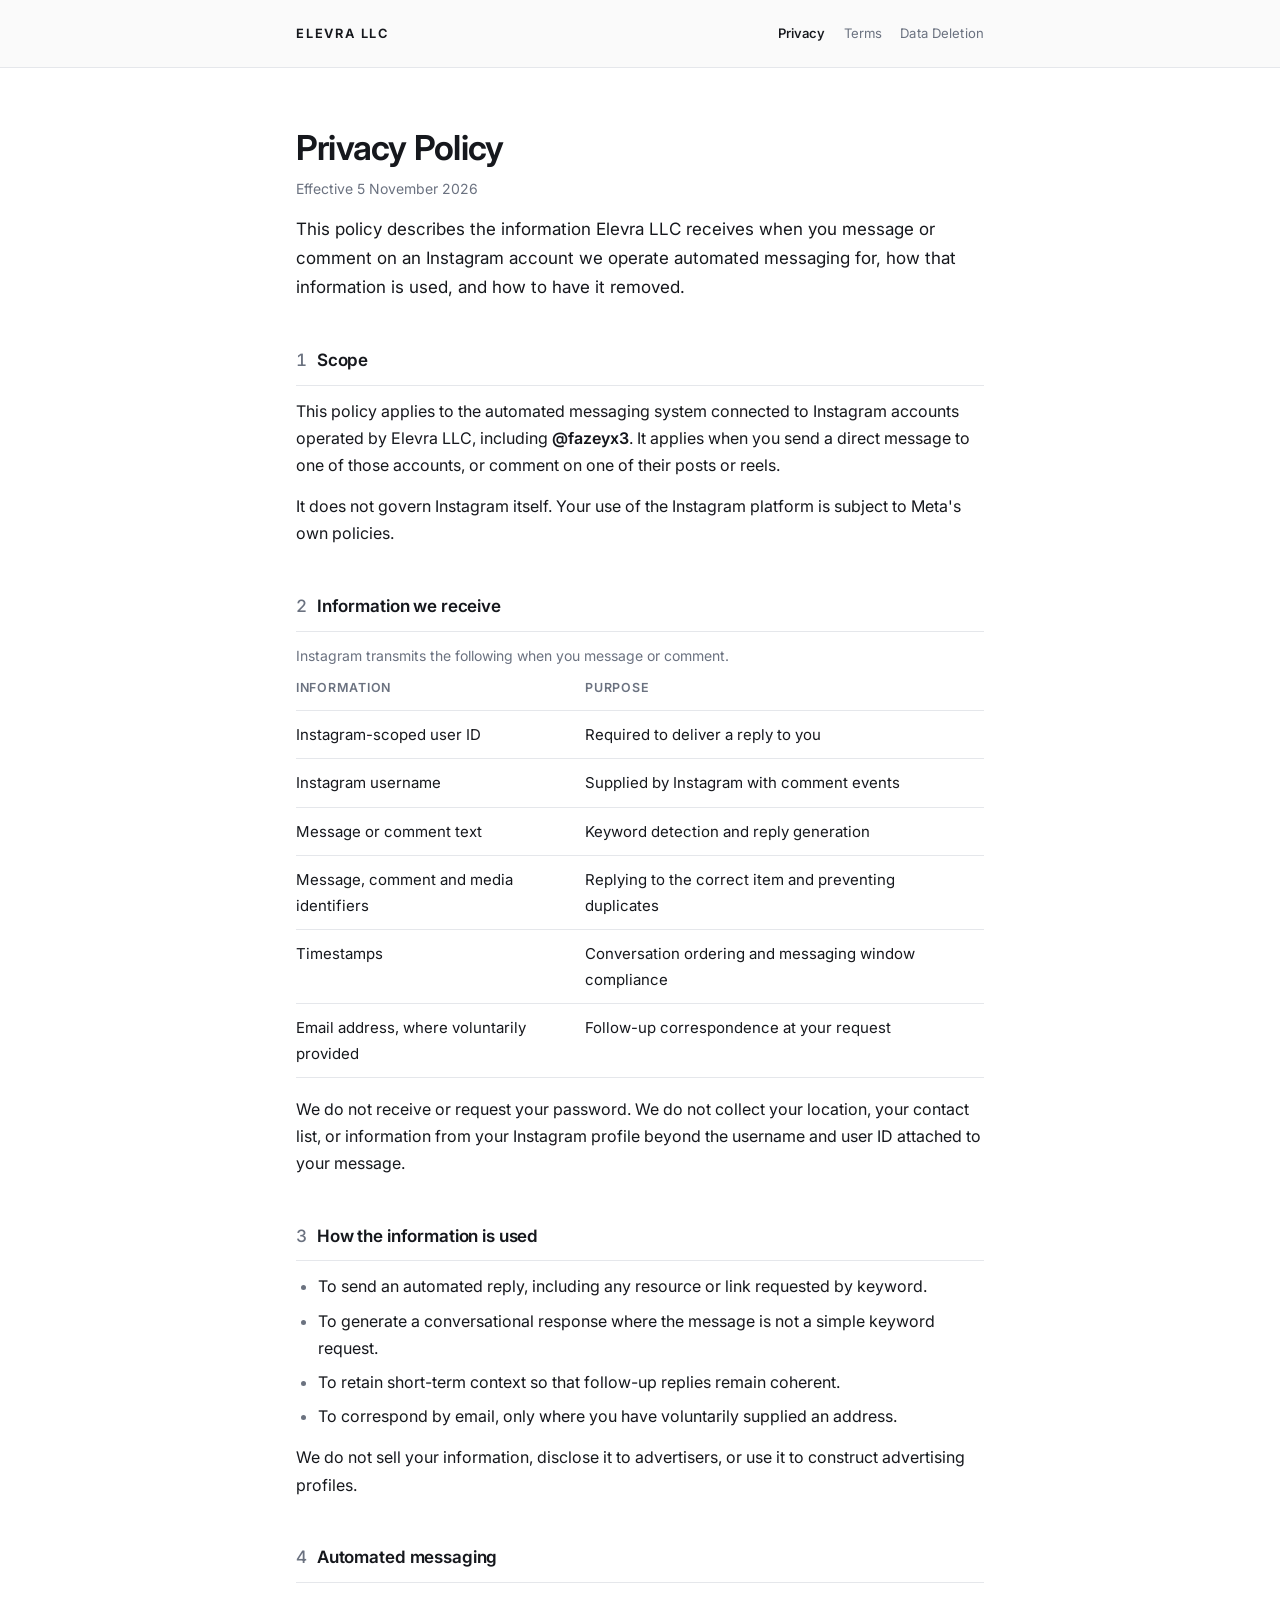
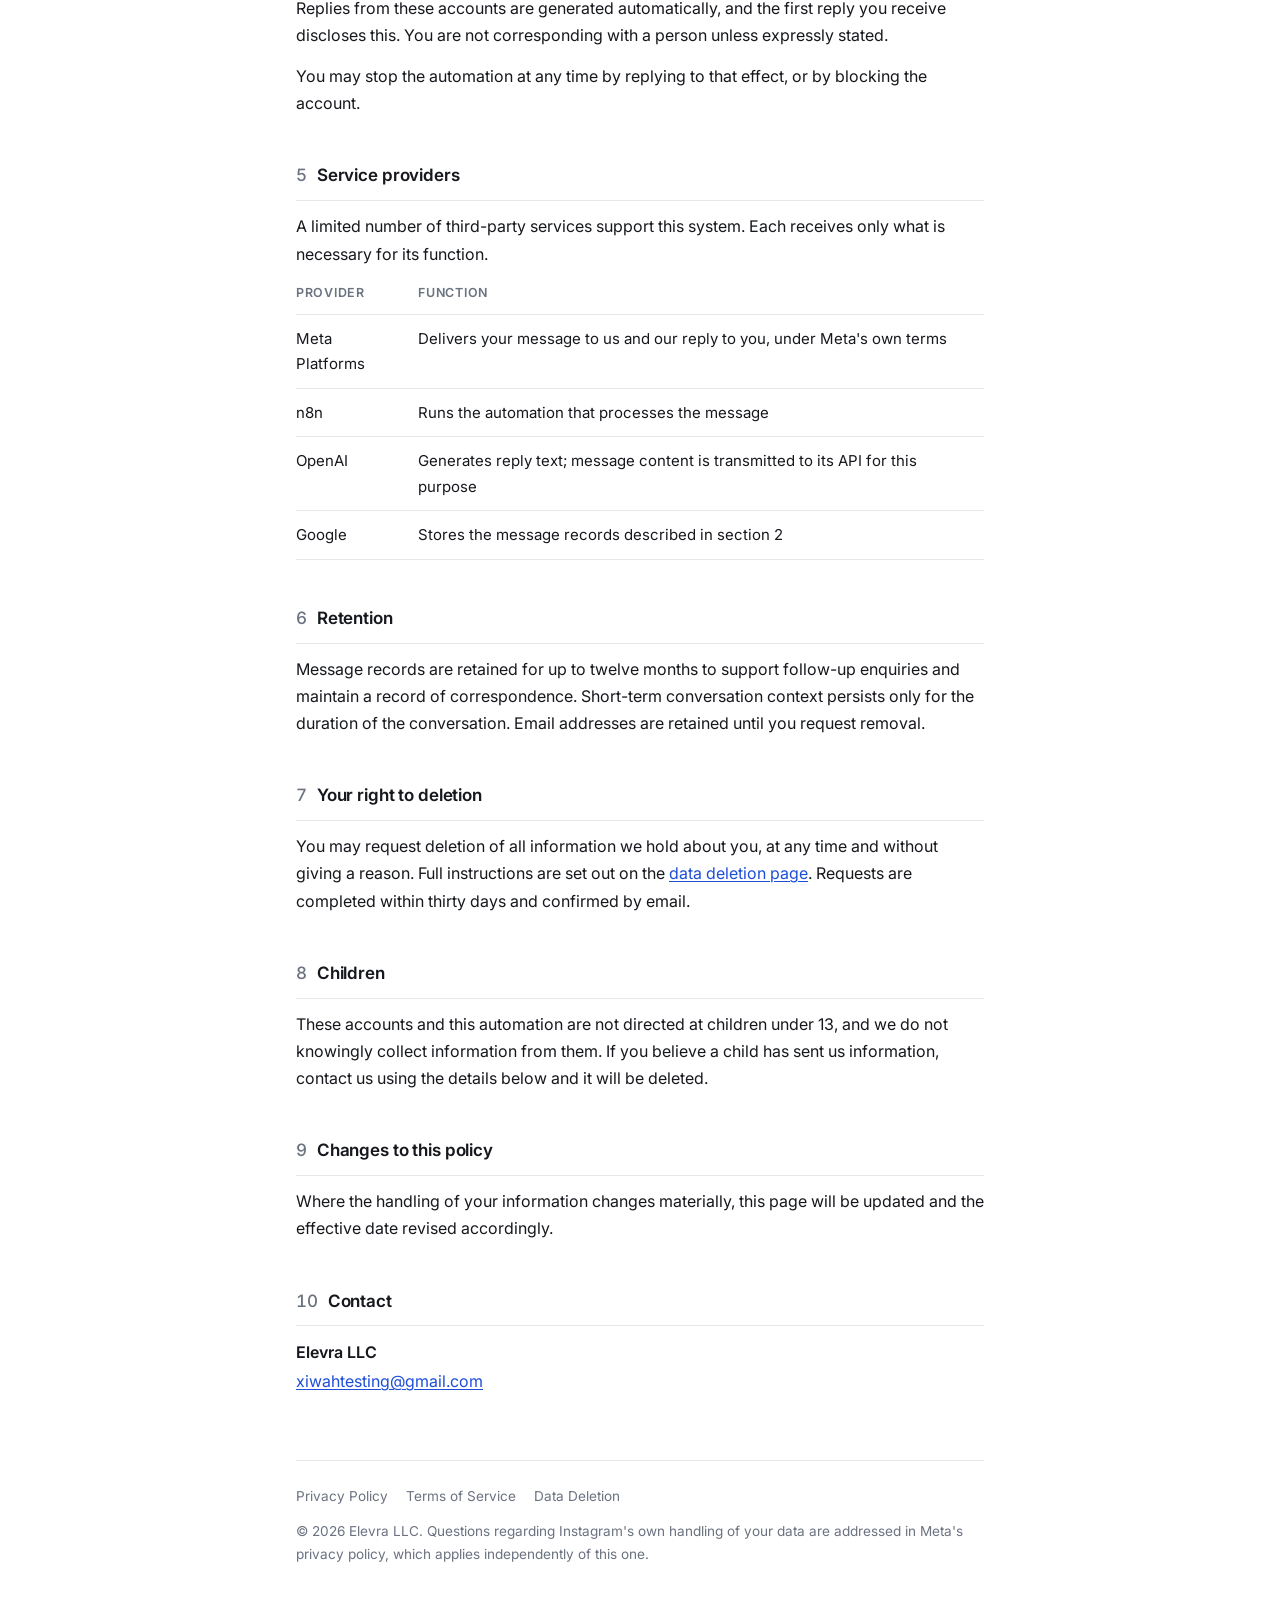
==== privacy.html @ f714c6ac "Create privacy.html" ====
<!doctype html>
<html lang="en">
<head>
<meta charset="utf-8">
<meta name="viewport" content="width=device-width, initial-scale=1">
<title>Privacy Policy | Elevra LLC</title>
<meta name="description" content="How Elevra LLC handles information received through automated Instagram messaging.">
<link rel="preconnect" href="https://fonts.googleapis.com">
<link rel="preconnect" href="https://fonts.gstatic.com" crossorigin>
<link rel="stylesheet" href="https://fonts.googleapis.com/css2?family=Inter:wght@400;500;600;650&display=swap">
<link rel="stylesheet" href="style.css">
</head>
<body>

<header class="masthead">
  <div class="masthead-inner">
    <a class="wordmark" href="index.html">Elevra LLC</a>
    <nav>
      <a href="privacy.html" aria-current="page">Privacy</a>
      <a href="terms.html">Terms</a>
      <a href="data-deletion.html">Data Deletion</a>
    </nav>
  </div>
</header>

<main>

  <h1 class="doc-title">Privacy Policy</h1>
  <p class="effective">Effective 5 November 2026</p>
  <p class="lede">This policy describes the information Elevra LLC receives when you message or comment on an Instagram account we operate automated messaging for, how that information is used, and how to have it removed.</p>

  <section>
    <h2><span class="num">1</span>Scope</h2>
    <p>This policy applies to the automated messaging system connected to Instagram accounts operated by Elevra LLC, including <strong>@fazeyx3</strong>. It applies when you send a direct message to one of those accounts, or comment on one of their posts or reels.</p>
    <p>It does not govern Instagram itself. Your use of the Instagram platform is subject to Meta's own policies.</p>
  </section>

  <section>
    <h2><span class="num">2</span>Information we receive</h2>
    <table>
      <caption>Instagram transmits the following when you message or comment.</caption>
      <thead>
        <tr><th scope="col">Information</th><th scope="col">Purpose</th></tr>
      </thead>
      <tbody>
        <tr><td>Instagram-scoped user ID</td><td>Required to deliver a reply to you</td></tr>
        <tr><td>Instagram username</td><td>Supplied by Instagram with comment events</td></tr>
        <tr><td>Message or comment text</td><td>Keyword detection and reply generation</td></tr>
        <tr><td>Message, comment and media identifiers</td><td>Replying to the correct item and preventing duplicates</td></tr>
        <tr><td>Timestamps</td><td>Conversation ordering and messaging window compliance</td></tr>
        <tr><td>Email address, where voluntarily provided</td><td>Follow-up correspondence at your request</td></tr>
      </tbody>
    </table>
    <p>We do not receive or request your password. We do not collect your location, your contact list, or information from your Instagram profile beyond the username and user ID attached to your message.</p>
  </section>

  <section>
    <h2><span class="num">3</span>How the information is used</h2>
    <ul>
      <li>To send an automated reply, including any resource or link requested by keyword.</li>
      <li>To generate a conversational response where the message is not a simple keyword request.</li>
      <li>To retain short-term context so that follow-up replies remain coherent.</li>
      <li>To correspond by email, only where you have voluntarily supplied an address.</li>
    </ul>
    <p>We do not sell your information, disclose it to advertisers, or use it to construct advertising profiles.</p>
  </section>

  <section>
    <h2><span class="num">4</span>Automated messaging</h2>
    <p>Replies from these accounts are generated automatically, and the first reply you receive discloses this. You are not corresponding with a person unless expressly stated.</p>
    <p>You may stop the automation at any time by replying to that effect, or by blocking the account.</p>
  </section>

  <section>
    <h2><span class="num">5</span>Service providers</h2>
    <p>A limited number of third-party services support this system. Each receives only what is necessary for its function.</p>
    <table>
      <thead>
        <tr><th scope="col">Provider</th><th scope="col">Function</th></tr>
      </thead>
      <tbody>
        <tr><td>Meta Platforms</td><td>Delivers your message to us and our reply to you, under Meta's own terms</td></tr>
        <tr><td>n8n</td><td>Runs the automation that processes the message</td></tr>
        <tr><td>OpenAI</td><td>Generates reply text; message content is transmitted to its API for this purpose</td></tr>
        <tr><td>Google</td><td>Stores the message records described in section 2</td></tr>
      </tbody>
    </table>
  </section>

  <section>
    <h2><span class="num">6</span>Retention</h2>
    <p>Message records are retained for up to twelve months to support follow-up enquiries and maintain a record of correspondence. Short-term conversation context persists only for the duration of the conversation. Email addresses are retained until you request removal.</p>
  </section>

  <section>
    <h2><span class="num">7</span>Your right to deletion</h2>
    <p>You may request deletion of all information we hold about you, at any time and without giving a reason. Full instructions are set out on the <a href="data-deletion.html">data deletion page</a>. Requests are completed within thirty days and confirmed by email.</p>
  </section>

  <section>
    <h2><span class="num">8</span>Children</h2>
    <p>These accounts and this automation are not directed at children under 13, and we do not knowingly collect information from them. If you believe a child has sent us information, contact us using the details below and it will be deleted.</p>
  </section>

  <section>
    <h2><span class="num">9</span>Changes to this policy</h2>
    <p>Where the handling of your information changes materially, this page will be updated and the effective date revised accordingly.</p>
  </section>

  <section>
    <h2><span class="num">10</span>Contact</h2>
    <p class="contact-block">
      <span class="org">Elevra LLC</span><br>
      <a href="mailto:xiwahtesting@gmail.com">xiwahtesting@gmail.com</a>
    </p>
  </section>

  <footer>
    <nav>
      <a href="privacy.html">Privacy Policy</a>
      <a href="terms.html">Terms of Service</a>
      <a href="data-deletion.html">Data Deletion</a>
    </nav>
    <p>&copy; 2026 Elevra LLC. Questions regarding Instagram's own handling of your data are addressed in Meta's privacy policy, which applies independently of this one.</p>
  </footer>

</main>

</body>
</html>
---- style.css ----
:root {
  --bg: #ffffff;
  --surface: #fafafa;
  --fg: #16181d;
  --muted: #6b7280;
  --rule: #e5e7eb;
  --accent: #1d4ed8;
  --wordmark: #16181d;
}

:root:not([data-theme="light"]) { color-scheme: light; }

@media (prefers-color-scheme: dark) {
  :root:not([data-theme="light"]) {
    --bg: #0f1115;
    --surface: #161920;
    --fg: #e8eaed;
    --muted: #9aa1ad;
    --rule: #272b33;
    --accent: #7ba3ff;
    --wordmark: #e8eaed;
    color-scheme: dark;
  }
}

:root[data-theme="dark"] {
  --bg: #0f1115;
  --surface: #161920;
  --fg: #e8eaed;
  --muted: #9aa1ad;
  --rule: #272b33;
  --accent: #7ba3ff;
  --wordmark: #e8eaed;
  color-scheme: dark;
}

* { box-sizing: border-box; }

html { -webkit-text-size-adjust: 100%; }

body {
  margin: 0;
  background: var(--bg);
  color: var(--fg);
  font-family: Inter, -apple-system, BlinkMacSystemFont, "Segoe UI", Helvetica, Arial, sans-serif;
  font-size: 16px;
  line-height: 1.7;
  font-feature-settings: "kern" 1, "liga" 1;
  -webkit-font-smoothing: antialiased;
}

/* Masthead */
.masthead {
  border-bottom: 1px solid var(--rule);
  background: var(--surface);
}

.masthead-inner {
  max-width: 720px;
  margin: 0 auto;
  padding: 22px 16px;
  display: flex;
  align-items: baseline;
  justify-content: space-between;
  gap: 16px;
  flex-wrap: wrap;
}

.wordmark {
  font-weight: 650;
  font-size: 0.8rem;
  letter-spacing: 0.14em;
  text-transform: uppercase;
  color: var(--wordmark);
  text-decoration: none;
  white-space: nowrap;
}

.masthead nav {
  display: flex;
  gap: 18px;
  flex-wrap: wrap;
}

.masthead nav a {
  font-size: 0.82rem;
  color: var(--muted);
  text-decoration: none;
  letter-spacing: 0.01em;
}

.masthead nav a:hover { color: var(--fg); }
.masthead nav a[aria-current="page"] { color: var(--fg); font-weight: 550; }

/* Document body */
main {
  max-width: 720px;
  margin: 0 auto;
  padding: 60px 16px 100px;
}

.doc-title {
  font-size: clamp(1.75rem, 5vw, 2.15rem);
  line-height: 1.15;
  letter-spacing: -0.022em;
  font-weight: 640;
  margin: 0 0 10px;
}

.effective {
  color: var(--muted);
  font-size: 0.875rem;
  margin: 0 0 14px;
}

.lede {
  font-size: 1.0625rem;
  color: var(--fg);
  margin: 0 0 8px;
}

section { margin-top: 44px; }

h2 {
  font-size: 1.0625rem;
  font-weight: 620;
  letter-spacing: -0.008em;
  margin: 0 0 12px;
  padding-bottom: 10px;
  border-bottom: 1px solid var(--rule);
}

h2 .num {
  color: var(--muted);
  font-weight: 500;
  font-variant-numeric: tabular-nums;
  margin-right: 10px;
}

p { margin: 0 0 14px; }

ul, ol { padding-left: 22px; margin: 0 0 14px; }
li { margin: 7px 0; }
li::marker { color: var(--muted); }

a { color: var(--accent); text-decoration: underline; text-underline-offset: 2px; }

strong { font-weight: 620; }

/* Data table */
table {
  width: 100%;
  border-collapse: collapse;
  margin: 4px 0 18px;
  font-size: 0.9375rem;
}

caption {
  caption-side: top;
  text-align: left;
  color: var(--muted);
  font-size: 0.875rem;
  padding-bottom: 10px;
}

th, td {
  text-align: left;
  padding: 11px 14px 11px 0;
  border-bottom: 1px solid var(--rule);
  vertical-align: top;
}

th {
  font-weight: 600;
  font-size: 0.78rem;
  letter-spacing: 0.06em;
  text-transform: uppercase;
  color: var(--muted);
  padding-top: 0;
}

/* Callout */
.callout {
  background: var(--surface);
  border: 1px solid var(--rule);
  border-radius: 8px;
  padding: 20px 22px;
  margin: 4px 0 18px;
}

.callout ol { margin-bottom: 0; }
.callout > :last-child { margin-bottom: 0; }

/* Contact block */
.contact-block {
  line-height: 1.8;
  margin: 0;
}

.contact-block .org { font-weight: 620; }

/* Footer */
footer {
  border-top: 1px solid var(--rule);
  margin-top: 64px;
  padding-top: 24px;
  color: var(--muted);
  font-size: 0.85rem;
}

footer nav {
  display: flex;
  gap: 18px;
  flex-wrap: wrap;
  margin-bottom: 12px;
}

footer nav a { color: var(--muted); text-decoration: none; }
footer nav a:hover { color: var(--fg); text-decoration: underline; }

footer p { margin: 0; }

/* Index page */
.doc-list { list-style: none; padding: 0; margin: 32px 0 0; }

.doc-list li {
  margin: 0;
  border-bottom: 1px solid var(--rule);
}

.doc-list a {
  display: block;
  padding: 20px 0;
  text-decoration: none;
  color: var(--fg);
}

.doc-list a:hover .doc-list-title { color: var(--accent); }

.doc-list-title {
  font-weight: 600;
  font-size: 1.0625rem;
  letter-spacing: -0.01em;
  margin-bottom: 3px;
}

.doc-list-desc { color: var(--muted); font-size: 0.9375rem; line-height: 1.6; }
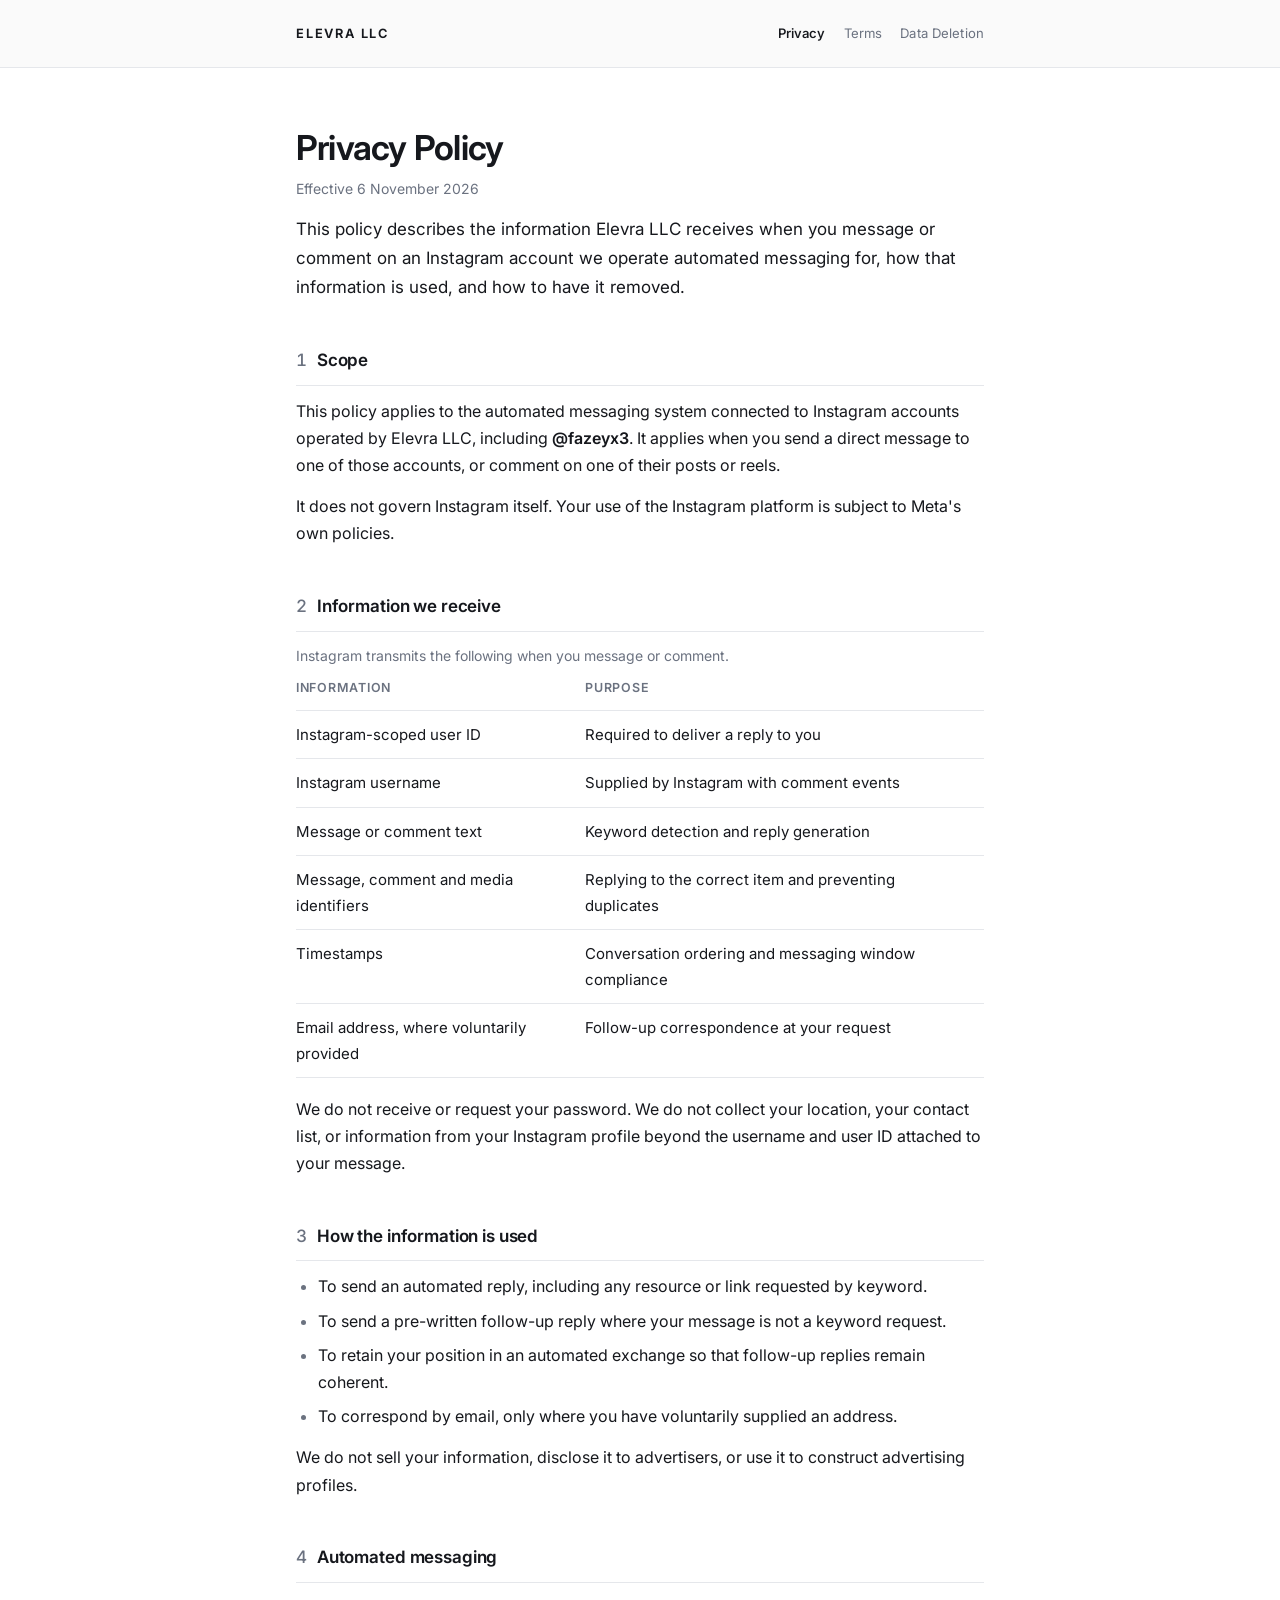
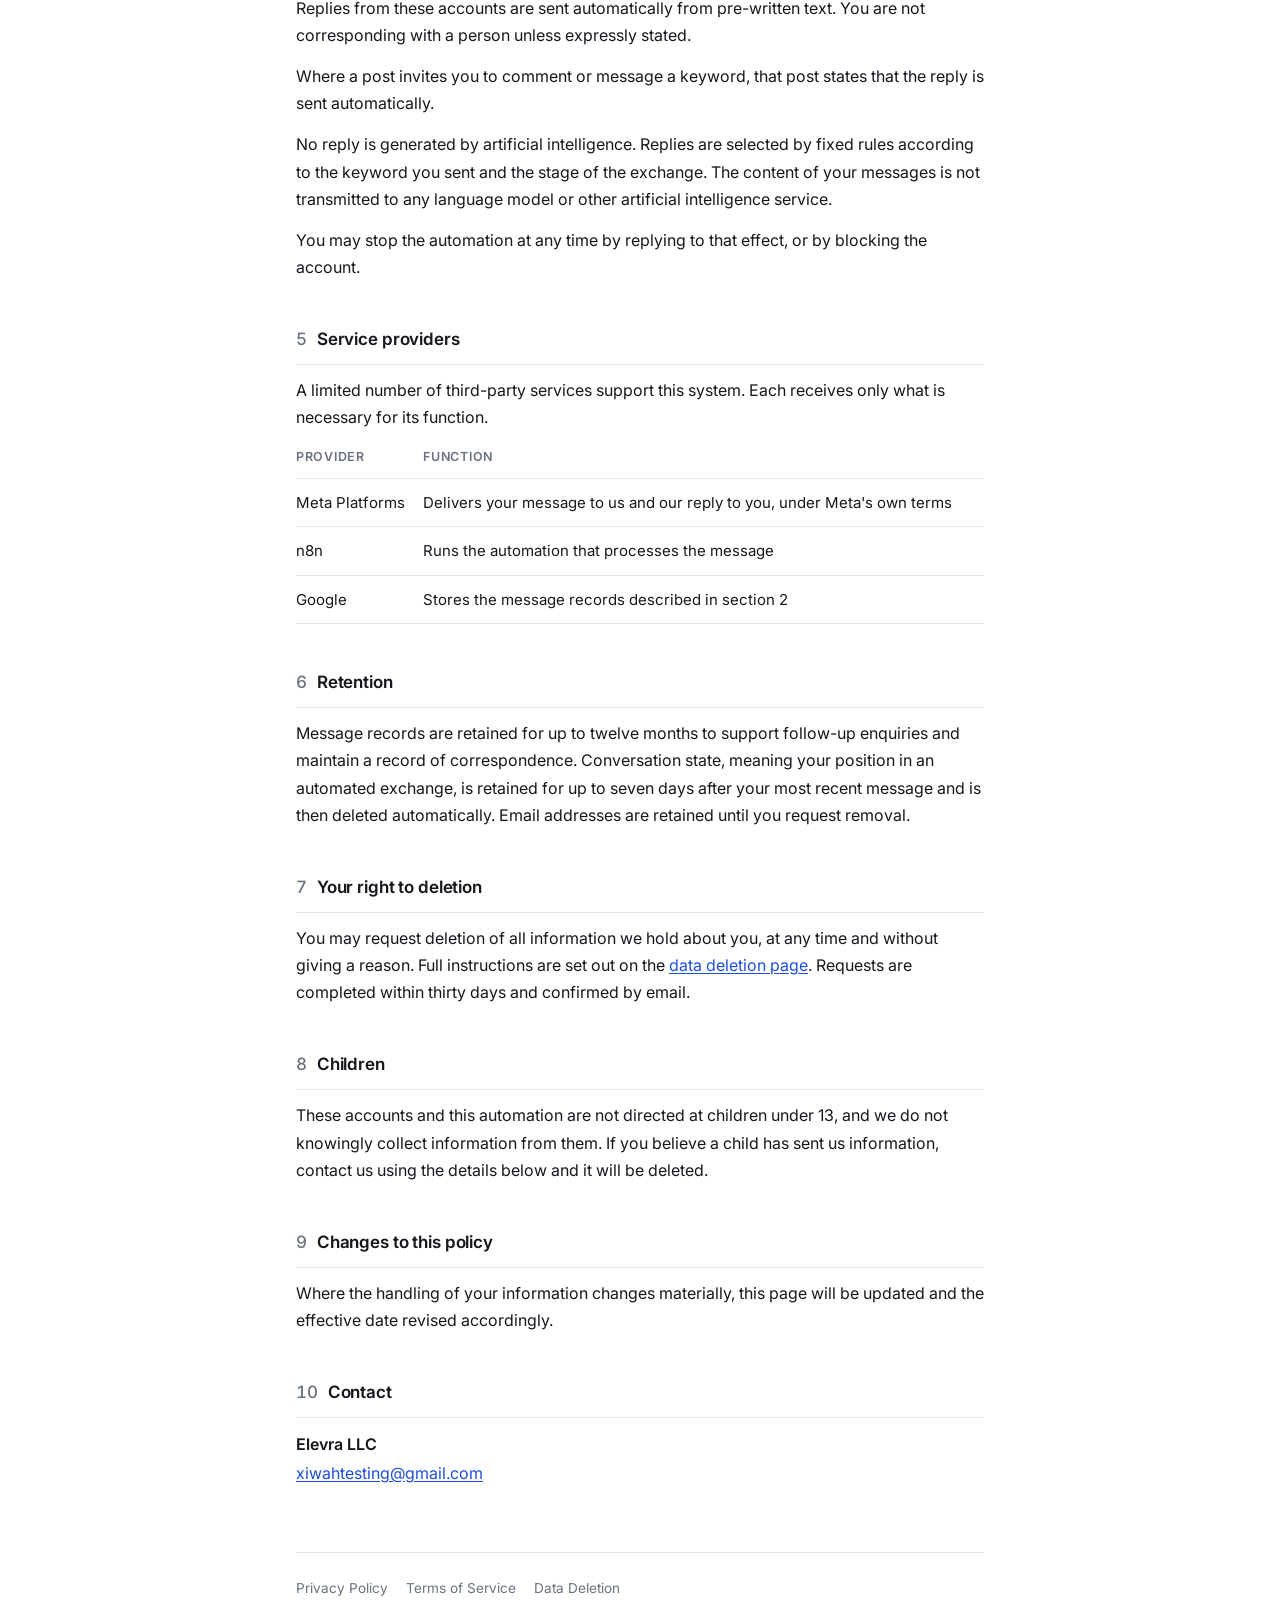
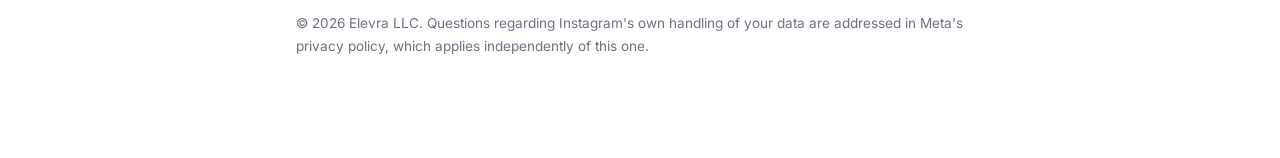
==== commit b95f5a6c: "Privacy: remove OpenAI, correct disclosure and retention claims" ====
--- a/privacy.html
+++ b/privacy.html
@@ -26,7 +26,7 @@
 <main>
 
   <h1 class="doc-title">Privacy Policy</h1>
-  <p class="effective">Effective 5 November 2026</p>
+  <p class="effective">Effective 6 November 2026</p>
   <p class="lede">This policy describes the information Elevra LLC receives when you message or comment on an Instagram account we operate automated messaging for, how that information is used, and how to have it removed.</p>
 
   <section>
@@ -58,8 +58,8 @@
     <h2><span class="num">3</span>How the information is used</h2>
     <ul>
       <li>To send an automated reply, including any resource or link requested by keyword.</li>
-      <li>To generate a conversational response where the message is not a simple keyword request.</li>
-      <li>To retain short-term context so that follow-up replies remain coherent.</li>
+      <li>To send a pre-written follow-up reply where your message is not a keyword request.</li>
+      <li>To retain your position in an automated exchange so that follow-up replies remain coherent.</li>
       <li>To correspond by email, only where you have voluntarily supplied an address.</li>
     </ul>
     <p>We do not sell your information, disclose it to advertisers, or use it to construct advertising profiles.</p>
@@ -67,7 +67,9 @@
 
   <section>
     <h2><span class="num">4</span>Automated messaging</h2>
-    <p>Replies from these accounts are generated automatically, and the first reply you receive discloses this. You are not corresponding with a person unless expressly stated.</p>
+    <p>Replies from these accounts are sent automatically from pre-written text. You are not corresponding with a person unless expressly stated.</p>
+    <p>Where a post invites you to comment or message a keyword, that post states that the reply is sent automatically.</p>
+    <p>No reply is generated by artificial intelligence. Replies are selected by fixed rules according to the keyword you sent and the stage of the exchange. The content of your messages is not transmitted to any language model or other artificial intelligence service.</p>
     <p>You may stop the automation at any time by replying to that effect, or by blocking the account.</p>
   </section>
 
@@ -81,7 +83,6 @@
       <tbody>
         <tr><td>Meta Platforms</td><td>Delivers your message to us and our reply to you, under Meta's own terms</td></tr>
         <tr><td>n8n</td><td>Runs the automation that processes the message</td></tr>
-        <tr><td>OpenAI</td><td>Generates reply text; message content is transmitted to its API for this purpose</td></tr>
         <tr><td>Google</td><td>Stores the message records described in section 2</td></tr>
       </tbody>
     </table>
@@ -89,7 +90,7 @@
 
   <section>
     <h2><span class="num">6</span>Retention</h2>
-    <p>Message records are retained for up to twelve months to support follow-up enquiries and maintain a record of correspondence. Short-term conversation context persists only for the duration of the conversation. Email addresses are retained until you request removal.</p>
+    <p>Message records are retained for up to twelve months to support follow-up enquiries and maintain a record of correspondence. Conversation state, meaning your position in an automated exchange, is retained for up to seven days after your most recent message and is then deleted automatically. Email addresses are retained until you request removal.</p>
   </section>
 
   <section>
